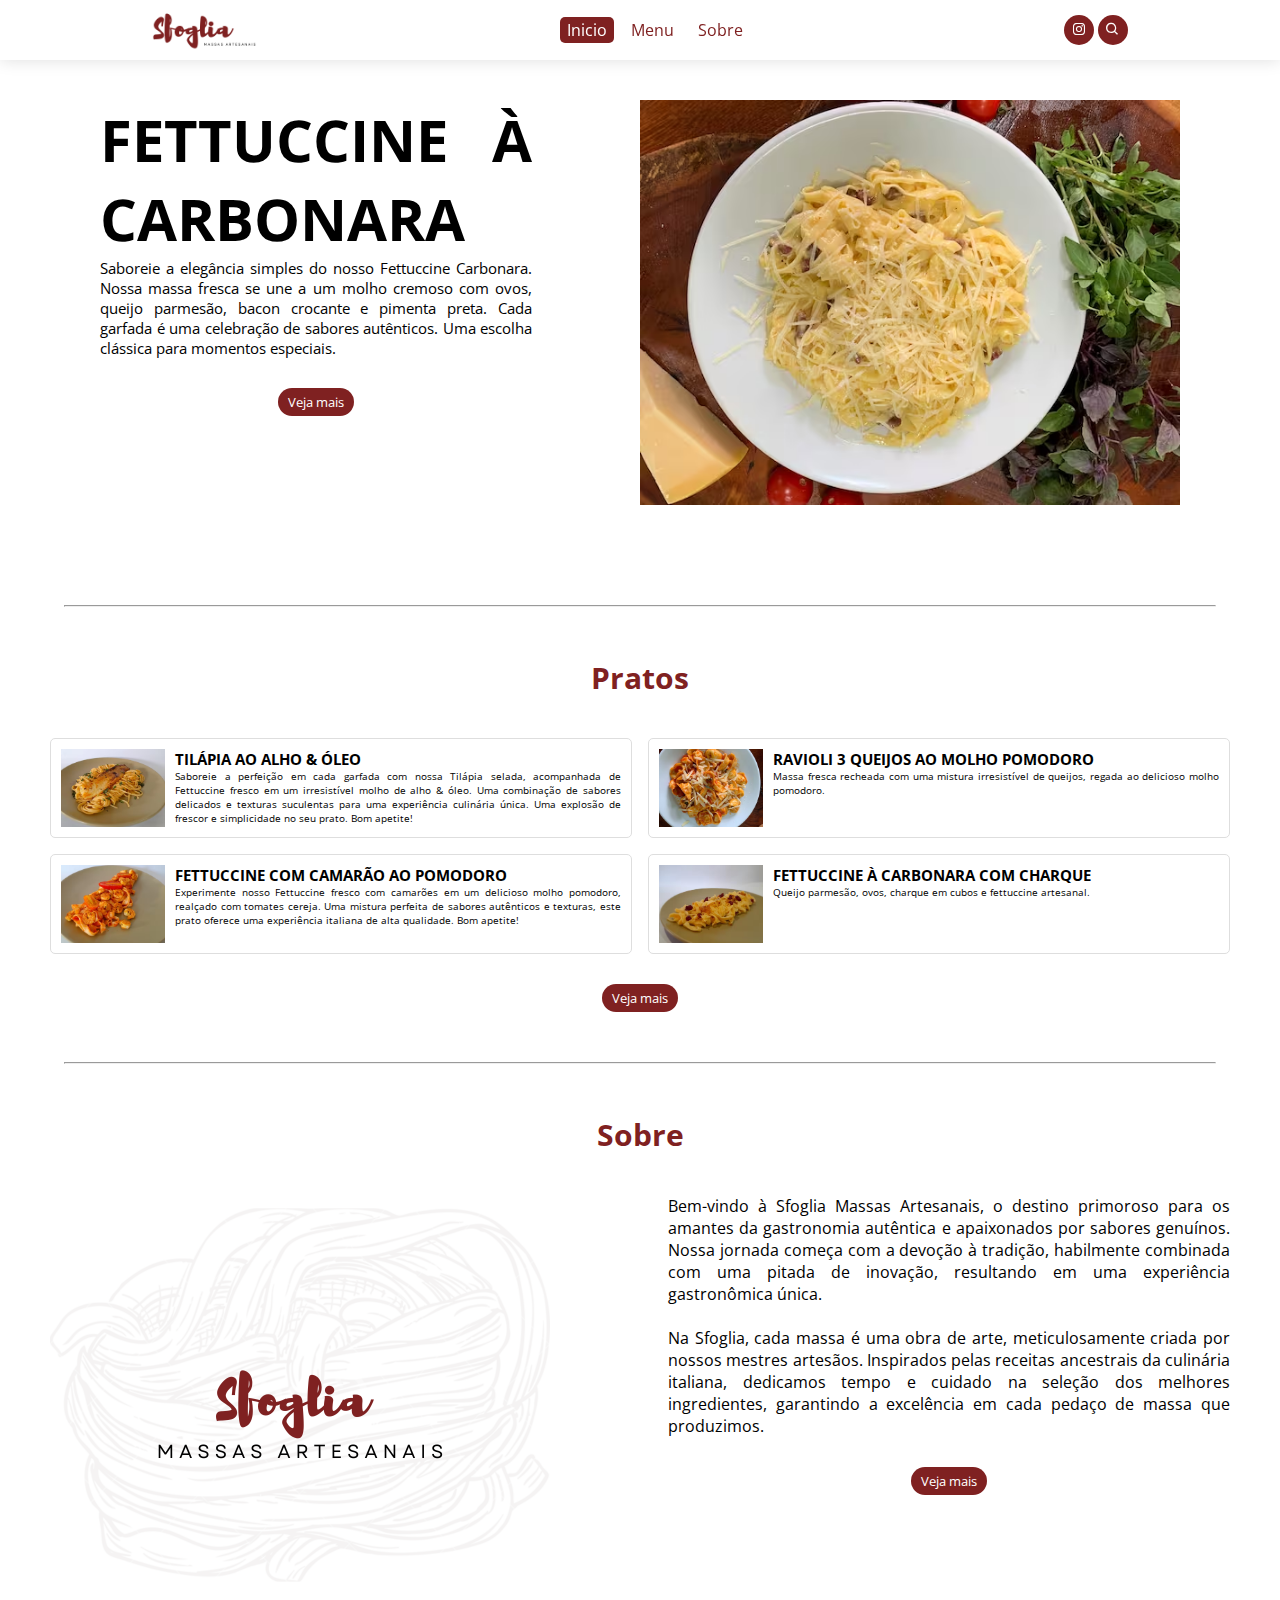
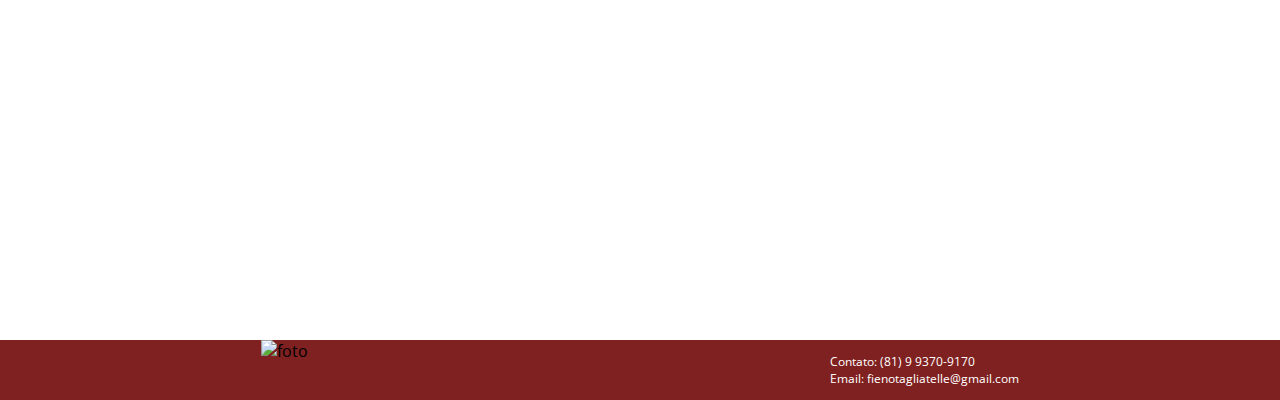
==== index.html @ c0414616 "Add files via upload" ====
<!DOCTYPE html>
<html lang="en">
<head>
    <meta charset="UTF-8">
    <meta name="viewport" content="width=device-width, initial-scale=1.0">
    <link rel="preconnect" href="https://fonts.googleapis.com">
    <link rel="preconnect" href="https://fonts.gstatic.com" crossorigin>
    <link href='https://unpkg.com/boxicons@2.1.4/css/boxicons.min.css' rel='stylesheet'>
    <link href="https://fonts.googleapis.com/css2?family=Roboto+Condensed:wght@100;200;300;400;500;600;700;800;900&display=swap" rel="stylesheet">
    <link href="https://fonts.googleapis.com/css2?family=Open+Sans:wght@300;400;500;600;700;800&display=swap" rel="stylesheet">
    <link href="https://fonts.googleapis.com/css2?family=Roboto+Mono:wght@100;200;300;400;500;600;700&display=swap" rel="stylesheet">
    <link rel="icon" href="imagens/logo.png">
    <link rel="stylesheet" href="style.css">
    <title>Sfoglia Massas Artesanais</title>
</head>
<body>
    <header>
        <i class='bx bx-menu'></i>
        <img src="imagens/logo-navbar.png" alt="logo">
        <div class="navbar">
            <i class='bx bx-x'></i>
            <img src="imagens/logo-navbar.png" alt="logo">
            <a href="./index.html" class="inicio"><p>Inicio</p></a>
            <a href="menu" class="menu"><p>Menu</p></a>
            <a href="sobre" class="sobre-name"><p>Sobre</p></a>
        </div>
        <div class="busca-insta">
            <a href="https://www.instagram.com/sfoglia_massas?igshid=YzVkODRmOTdmMw=="><i class='bx bxl-instagram' ></i></a>
            <a href="menu"><i class='bx bx-search'></i></a>
        </div>
    </header>
    <section class="apresent">
        <div class="desc">
            <h1>FETTUCCINE À CARBONARA</h1>
            <p>Saboreie a elegância simples do nosso Fettuccine Carbonara. Nossa massa fresca se une a um molho cremoso com ovos, queijo parmesão, bacon crocante e pimenta preta. Cada garfada é uma celebração de sabores autênticos. Uma escolha clássica para momentos especiais.</p>
            <button onclick="menuDirect()">Veja mais</button>
        </div>
        <img src="imagens/5.avif" alt="1">
    </section>
    <hr>
    <section class="pratos">
        <h1>Pratos</h1>
        <div class="pratos-grid">
            <div class="pratos-content">
                <img src="imagens/1.avif" alt="foto">
                <div class="prato-desc">
                    <h2>TILÁPIA AO ALHO & ÓLEO</h2>
                    <p>Saboreie a perfeição em cada garfada com nossa Tilápia selada, acompanhada de Fettuccine fresco em um irresistível molho de alho & óleo. Uma combinação de sabores delicados e texturas suculentas para uma experiência culinária única. Uma explosão de frescor e simplicidade no seu prato. Bom apetite!</p>
                </div>
            </div>
            <div class="pratos-content">
                <img src="imagens/2.avif" alt="foto">
                <div class="prato-desc">
                    <h2>RAVIOLI 3 QUEIJOS AO MOLHO POMODORO</h2>
                    <p>Massa fresca recheada com uma mistura irresistível de queijos, regada ao delicioso molho pomodoro.</p>
                </div>
            </div>
            <div class="pratos-content">
                <img src="imagens/3.avif" alt="foto">
                <div class="prato-desc">
                    <h2>FETTUCCINE COM CAMARÃO AO POMODORO</h2>
                    <p>Experimente nosso Fettuccine fresco com camarões em um delicioso molho pomodoro, realçado com tomates cereja. Uma mistura perfeita de sabores autênticos e texturas, este prato oferece uma experiência italiana de alta qualidade. Bom apetite!</p>
                </div>
            </div>
            <div class="pratos-content">
                <img src="imagens/4.avif" alt="foto">
                <div class="prato-desc">
                    <h2>FETTUCCINE À CARBONARA COM CHARQUE</h2>
                    <p>Queijo parmesão, ovos, charque em cubos e fettuccine artesanal.</p>
                </div>
            </div>
        </div>
        <button onclick="menuDirect()">Veja mais</button>
    </section>
    <hr>
    <section class="sobre">
        <h1>Sobre</h1>
        <div class="sobre-content">
            <img src="imagens/logo.png" alt="foto">
            <div class="sobre-desc">
                <p>Bem-vindo à Sfoglia Massas Artesanais, o destino primoroso para os amantes da gastronomia autêntica e apaixonados por sabores genuínos. Nossa jornada começa com a devoção à tradição, habilmente combinada com uma pitada de inovação, resultando em uma experiência gastronômica única. <br><br> Na Sfoglia, cada massa é uma obra de arte, meticulosamente criada por nossos mestres artesãos. Inspirados pelas receitas ancestrais da culinária italiana, dedicamos tempo e cuidado na seleção dos melhores ingredientes, garantindo a excelência em cada pedaço de massa que produzimos.</p>
                <button onclick="sobre()">Veja mais</button>
            </div>
        </div>
    </section>
    <footer>
        <img src="https://i.postimg.cc/GtVrt312/Design-sem-nome-3-removebg-preview.png" alt="foto">
        <div class="contact">
          <p>Contato: (81) 9 9370-9170</p>
          <p>Email: fienotagliatelle@gmail.com</p>
        </div>
      </footer>
    <script src="script.js"></script>
</body>
</html>
---- style.css ----
*{
    margin: 0;
    padding: 0;
    box-sizing: border-box;
    list-style: none;
    text-decoration: none;
    font-family: 'Open Sans', sans-serif;
}

header{
    display: flex;
    justify-content: space-around;
    align-items: center;
    box-shadow: 0 0 1em #dedede;
    width: 100%; 
    height: 60px;
    position: fixed;
    background: #ffffff;
    z-index: 999;
}

header .bx-menu{
    display: none;
}

header img{
    height: 70%;
}

header .navbar{
    display: flex;
    width: 200px;
}

header .navbar.active{
    top: 0;
}

header .navbar img{
    display: none;
}

header .navbar .bx-x{
    display: none;
}

header .navbar a{
    color: #7F2121;
    padding: 2px 7px;
    border-radius: 5px;
    transition: .2s;
    margin-right: 10px;
}

header .navbar .inicio,
header .navbar a:hover{
    background-color: #7F2121;
    color: #ffffff;
}

header .busca-insta a{
    color: #ffffff;
    background: #7F2121;
    padding: 4px 7px;
    border-radius: 100px;
}

.apresent{
    position: relative;
    padding: 100px;
    display: flex;
}

.apresent .desc{
    width: 40%;
    margin-right: 10%;
}

.apresent .desc h1{
    font-size: 58px;
    text-align: justify;
}

.apresent .desc p{
    font-size: 15px;
    text-align: justify;
}

.apresent .desc button{
    padding: 5px 10px;
    border: none;
    background: #7F2121;
    border-radius: 20px;
    color: #ffffff;
    margin-left: 50%;
    margin-top: 30px;
    transform: translatex(-50%);
    cursor: pointer;
}

.apresent img{
    width: 50%;
}

.pratos{
    padding: 50px;
}

.pratos button{
    padding: 5px 10px;
    border: none;
    background: #7F2121;
    border-radius: 20px;
    color: #ffffff;
    margin-left: 50%;
    margin-top: 30px;
    transform: translatex(-50%);
    cursor: pointer;
}

.pratos h1{
    text-align: center;
    color: #7F2121;
    font-size: 30px;
    margin-bottom: 40px;
}

.pratos .pratos-grid{
    width: 100%;
    display: grid;
    grid-template-columns: repeat(auto-fit,minmax(420px, auto));
    gap: 1rem;
}

.pratos .pratos-grid .pratos-content{
    display: flex;
    height: 100px;
    padding: 10px;
    border: 1px solid #dedede;
    border-radius: 5px;
}

.pratos .pratos-grid .pratos-content img{
    height: 100%;
    margin-right: 10px;
}

.pratos .pratos-grid .pratos-content h2{
    font-size: 15px;
}

.pratos .pratos-grid .pratos-content p{
    font-size: 10px;
    text-align: justify;
}

.sobre{
    margin-top: 0px;
    padding: 50px;
}

.sobre h1{
    text-align: center;
    color: #7F2121;
    font-size: 30px;
    margin-bottom: 40px;    
}

.sobre .sobre-content{
    display: flex;
}

.sobre .sobre-content img{
    width: 45%;
    margin-right: 10%;
}

.sobre .sobre-content button{
    padding: 5px 10px;
    border: none;
    background: #7F2121;
    border-radius: 20px;
    color: #ffffff;
    margin-left: 50%;
    margin-top: 30px;
    transform: translatex(-50%);
    cursor: pointer;
}

.sobre-desc p{
    text-align: justify;
}

hr{
    width: 90%;
    margin-left: 5%;
}

footer{
    width: 100%;
    height: 60px;
    background: #7F2121;
    display: flex;
    align-items: center;
    justify-content: space-around;
    position: absolute;
    bottom: -1100px;
  }
  
footer img{
    height: 100%;
}
  
footer p{
   color: #ffffff;
   font-size: 12px;
}

@media (max-width: 950px) {
    header .bx-menu{
        font-size: 25px;
        color: #7F2121;
        display: block;
    }
    
    header .navbar{
        display: flex;
        flex-direction: column;
        padding: 30px;
        width: 100%;
        height: 40vh;
        position: fixed;
        top: -100%;
        background: #ffffff;
        box-shadow: 0 0 1em #ada8a8;
        border-radius: 0 0 10px 10px;
        transition: .5s;
    }

    header .navbar img{
        width: 150px;
        margin-left: 50%;
        margin-bottom: 20px;
        transform: translatex(-50%);
        display: block;
    }

    header .navbar .bx-x{
        position: absolute;
        top: 20px;
        right: 20px;
        font-size: 30px;
        color: #7F2121;
        display: block;
    }

    header .navbar a{
        margin-right: 0;
        margin-bottom: 10px;
        padding: 10px;
        font-size: 20px;
    }

    .apresent{
        flex-direction: column-reverse;
        padding: 70px 20px 20px 20px;
        top: 0px;
    }    

    .apresent .desc{
        width: 100%;
        margin-right: 0;
    }
    
    .apresent .desc h1{
        font-size: 38px;
        text-align: center;
    }
    
    .apresent .desc p{
        font-size: 12px;
        text-align: center;
    }
    
    .apresent .desc button{
        margin-top: 10px;
    }
    
    .apresent img{
        width: 100%;
    }

    .pratos .pratos-grid{
        width: 100%;
        display: grid;
        grid-template-columns: repeat(auto-fit,minmax(300px, auto));
        gap: 1rem;
    }

    .pratos{
        padding: 25px;
    }

    .pratos .pratos-grid .pratos-content .prato-desc{
        overflow-y: scroll;
    }

    .sobre h1{
        display: none;
    }

    .sobre .sobre-content{
        display: flex;
        flex-direction: column;
    }

    .sobre .sobre-content img{
        width: 90%;
        margin-right: 10%;
    }

    footer{
        position: absolute;
        bottom: -1350px;
    }

    footer img{
        height: 70%;
    }
      
    footer p{
       color: #ffffff;
       font-size: 8px;
    }
}
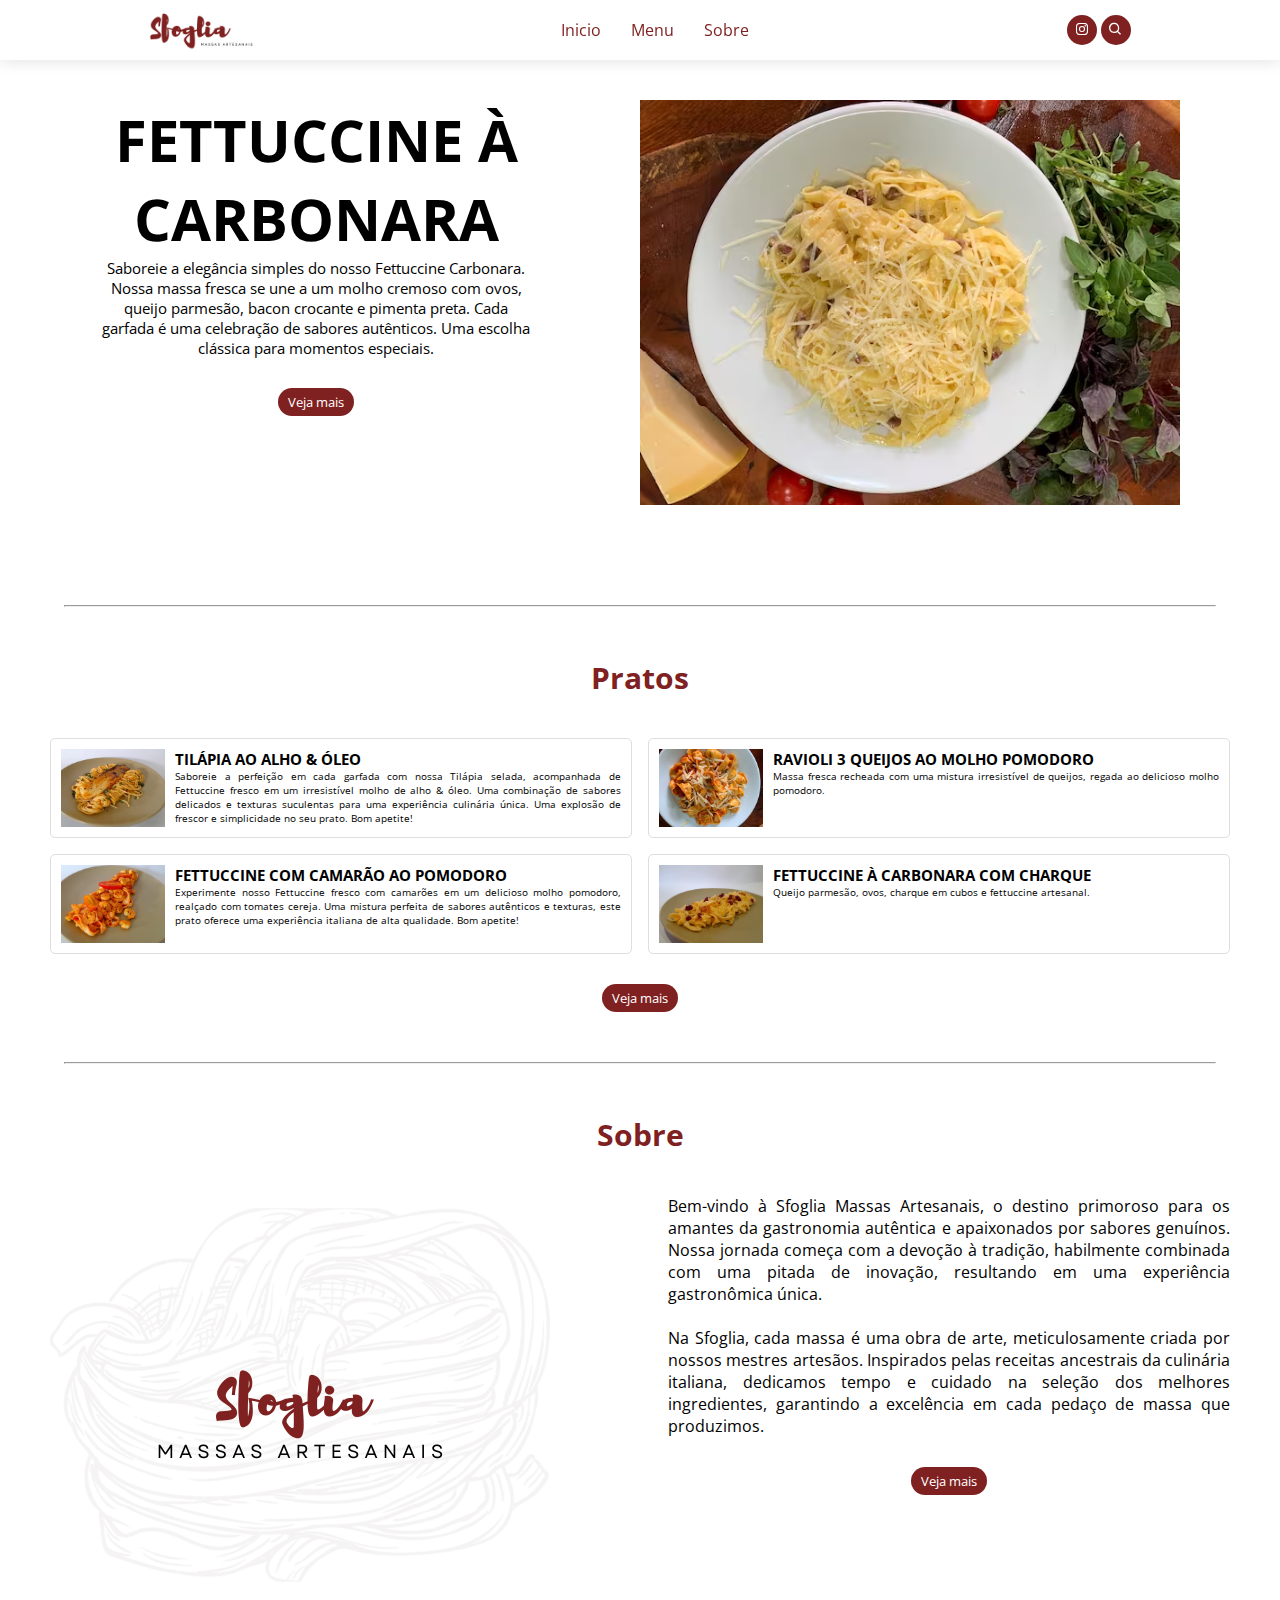
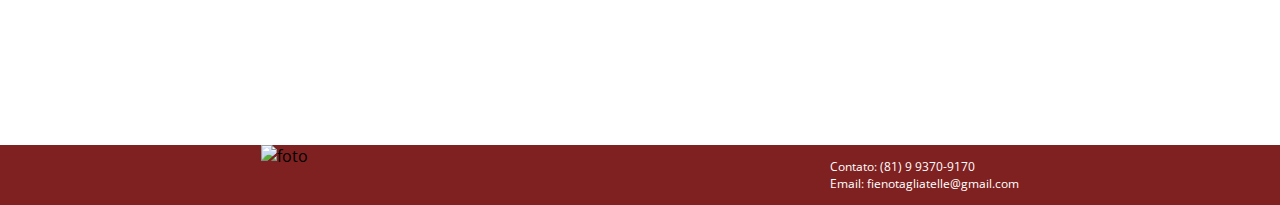
==== commit 0d30cf52: "Add files via upload" ====
--- a/index.html
+++ b/index.html
@@ -15,15 +15,14 @@
 </head>
 <body>
     <header>
-        <i class='bx bx-menu'></i>
         <img src="imagens/logo-navbar.png" alt="logo">
-        <div class="navbar">
-            <i class='bx bx-x'></i>
-            <img src="imagens/logo-navbar.png" alt="logo">
-            <a href="./index.html" class="inicio"><p>Inicio</p></a>
-            <a href="menu" class="menu"><p>Menu</p></a>
-            <a href="sobre" class="sobre-name"><p>Sobre</p></a>
-        </div>
+        <nav>
+            <ul>
+                <li><a href="./index.html" class="inicio"><p>Inicio</p></a></li>
+                <li><a href="menu" class="menu"><p>Menu</p></a></li>
+                <li><a href="sobre" class="sobre-name"><p>Sobre</p></a></li>
+            </ul>
+        </nav>
         <div class="busca-insta">
             <a href="https://www.instagram.com/sfoglia_massas?igshid=YzVkODRmOTdmMw=="><i class='bx bxl-instagram' ></i></a>
             <a href="menu"><i class='bx bx-search'></i></a>
@@ -83,6 +82,13 @@
             </div>
         </div>
     </section>
+    <div class="mobile">
+        <ul>
+            <li><a href="./index.html"><i class='bx bx-home'></i><p>Inicio</p></a></li>
+            <li><a href="./menu/"><i class='bx bx-food-menu'></i><p>Menu</p></a></li>
+            <li><a href="./sobre/"><i class='bx bx-store-alt'></i><p>Sobre</p></a></li>
+        </ul>
+    </div>
     <footer>
         <img src="https://i.postimg.cc/GtVrt312/Design-sem-nome-3-removebg-preview.png" alt="foto">
         <div class="contact">
--- a/style.css
+++ b/style.css
@@ -7,60 +7,73 @@
     font-family: 'Open Sans', sans-serif;
 }
 
+:root{
+    --color-cizinha: #dedede;
+    --color-pricipal: #7F2121;
+    --color-black: #000000;
+    --color-white: #ffffff;
+}
+
 header{
     display: flex;
     justify-content: space-around;
     align-items: center;
-    box-shadow: 0 0 1em #dedede;
+    box-shadow: 0 0 1em var(--color-cizinha);
     width: 100%; 
     height: 60px;
     position: fixed;
-    background: #ffffff;
+    background: var(--color-white);
     z-index: 999;
-}
-
-header .bx-menu{
-    display: none;
 }
 
 header img{
     height: 70%;
 }
 
-header .navbar{
-    display: flex;
-    width: 200px;
-}
-
-header .navbar.active{
-    top: 0;
-}
-
-header .navbar img{
-    display: none;
-}
-
-header .navbar .bx-x{
-    display: none;
-}
-
-header .navbar a{
-    color: #7F2121;
-    padding: 2px 7px;
-    border-radius: 5px;
-    transition: .2s;
+header nav{
+    display: flex;
+}
+
+header nav ul{
+    display: flex;
+}
+
+header nav ul li{
+    padding: 2px 10px;
     margin-right: 10px;
-}
-
-header .navbar .inicio,
-header .navbar a:hover{
-    background-color: #7F2121;
-    color: #ffffff;
+    border-radius: 3px;
+    transition: .3s;
+}
+
+header nav ul li a{
+    color: var(--color-pricipal);
+}
+
+@keyframes click{
+    0%{
+        transform: scale(0.8);
+    }
+
+    100%{
+        transform: scale(1.1);
+    }
+}
+
+header nav ul li:hover{
+    background: var(--color-pricipal);
+}
+
+header nav ul li:active{
+    animation: click .7s;
+}
+
+header nav ul li:hover a{
+    color: var(--color-white);
 }
 
 header .busca-insta a{
-    color: #ffffff;
-    background: #7F2121;
+    color: var(--color-white);
+    background: var(--color-pricipal);
     padding: 4px 7px;
     border-radius: 100px;
 }
@@ -78,20 +91,20 @@
 
 .apresent .desc h1{
     font-size: 58px;
-    text-align: justify;
+    text-align: center;
 }
 
 .apresent .desc p{
     font-size: 15px;
-    text-align: justify;
+    text-align: center;
 }
 
 .apresent .desc button{
     padding: 5px 10px;
     border: none;
-    background: #7F2121;
+    background: var(--color-pricipal);
     border-radius: 20px;
-    color: #ffffff;
+    color: var(--color-white);
     margin-left: 50%;
     margin-top: 30px;
     transform: translatex(-50%);
@@ -109,9 +122,9 @@
 .pratos button{
     padding: 5px 10px;
     border: none;
-    background: #7F2121;
+    background: var(--color-pricipal);
     border-radius: 20px;
-    color: #ffffff;
+    color: var(--color-white);
     margin-left: 50%;
     margin-top: 30px;
     transform: translatex(-50%);
@@ -120,7 +133,7 @@
 
 .pratos h1{
     text-align: center;
-    color: #7F2121;
+    color: var(--color-pricipal);
     font-size: 30px;
     margin-bottom: 40px;
 }
@@ -136,7 +149,7 @@
     display: flex;
     height: 100px;
     padding: 10px;
-    border: 1px solid #dedede;
+    border: 1px solid var(--color-cizinha);
     border-radius: 5px;
 }
 
@@ -161,7 +174,7 @@
 
 .sobre h1{
     text-align: center;
-    color: #7F2121;
+    color: var(--color-pricipal);
     font-size: 30px;
     margin-bottom: 40px;    
 }
@@ -178,9 +191,9 @@
 .sobre .sobre-content button{
     padding: 5px 10px;
     border: none;
-    background: #7F2121;
+    background: var(--color-pricipal);
     border-radius: 20px;
-    color: #ffffff;
+    color: var(--color-white);
     margin-left: 50%;
     margin-top: 30px;
     transform: translatex(-50%);
@@ -196,15 +209,18 @@
     margin-left: 5%;
 }
 
+.mobile{
+    display: none;
+}
+
 footer{
     width: 100%;
     height: 60px;
-    background: #7F2121;
+    background: var(--color-pricipal);
     display: flex;
     align-items: center;
     justify-content: space-around;
-    position: absolute;
-    bottom: -1100px;
+    margin-top: 100px;
   }
   
 footer img{
@@ -212,53 +228,13 @@
 }
   
 footer p{
-   color: #ffffff;
+   color: var(--color-white);
    font-size: 12px;
 }
 
-@media (max-width: 950px) {
-    header .bx-menu{
-        font-size: 25px;
-        color: #7F2121;
-        display: block;
-    }
-    
-    header .navbar{
-        display: flex;
-        flex-direction: column;
-        padding: 30px;
-        width: 100%;
-        height: 40vh;
-        position: fixed;
-        top: -100%;
-        background: #ffffff;
-        box-shadow: 0 0 1em #ada8a8;
-        border-radius: 0 0 10px 10px;
-        transition: .5s;
-    }
-
-    header .navbar img{
-        width: 150px;
-        margin-left: 50%;
-        margin-bottom: 20px;
-        transform: translatex(-50%);
-        display: block;
-    }
-
-    header .navbar .bx-x{
-        position: absolute;
-        top: 20px;
-        right: 20px;
-        font-size: 30px;
-        color: #7F2121;
-        display: block;
-    }
-
-    header .navbar a{
-        margin-right: 0;
-        margin-bottom: 10px;
-        padding: 10px;
-        font-size: 20px;
+@media (max-width: 950px) {    
+    header nav{
+        display: none;
     }
 
     .apresent{
@@ -319,9 +295,41 @@
         margin-right: 10%;
     }
 
+    .mobile{
+        display: block;
+        position: fixed;
+        bottom: 0;
+        width: 100%;
+        height: 50px;
+        background: var(--color-white);
+        box-shadow: 0 0 1rem var(--color-cizinha);
+        z-index: 200;
+    }
+
+    .mobile ul{
+        display: flex;
+        height: 100%;
+        justify-content: space-around;
+        align-items: center;
+    }
+
+    .mobile ul li{
+        text-align: center;
+    }
+
+    .mobile ul li a i{
+        font-size: 25px;
+        color: var(--color-pricipal);
+    }
+
+    .mobile ul li a p{
+        color: var(--color-black);
+        font-size: 10px;
+        margin-top: -3px;
+    }
+
     footer{
-        position: absolute;
-        bottom: -1350px;
+        margin-bottom: 50px;
     }
 
     footer img{
@@ -329,7 +337,7 @@
     }
       
     footer p{
-       color: #ffffff;
+       color: var(--color-white);
        font-size: 8px;
     }
 }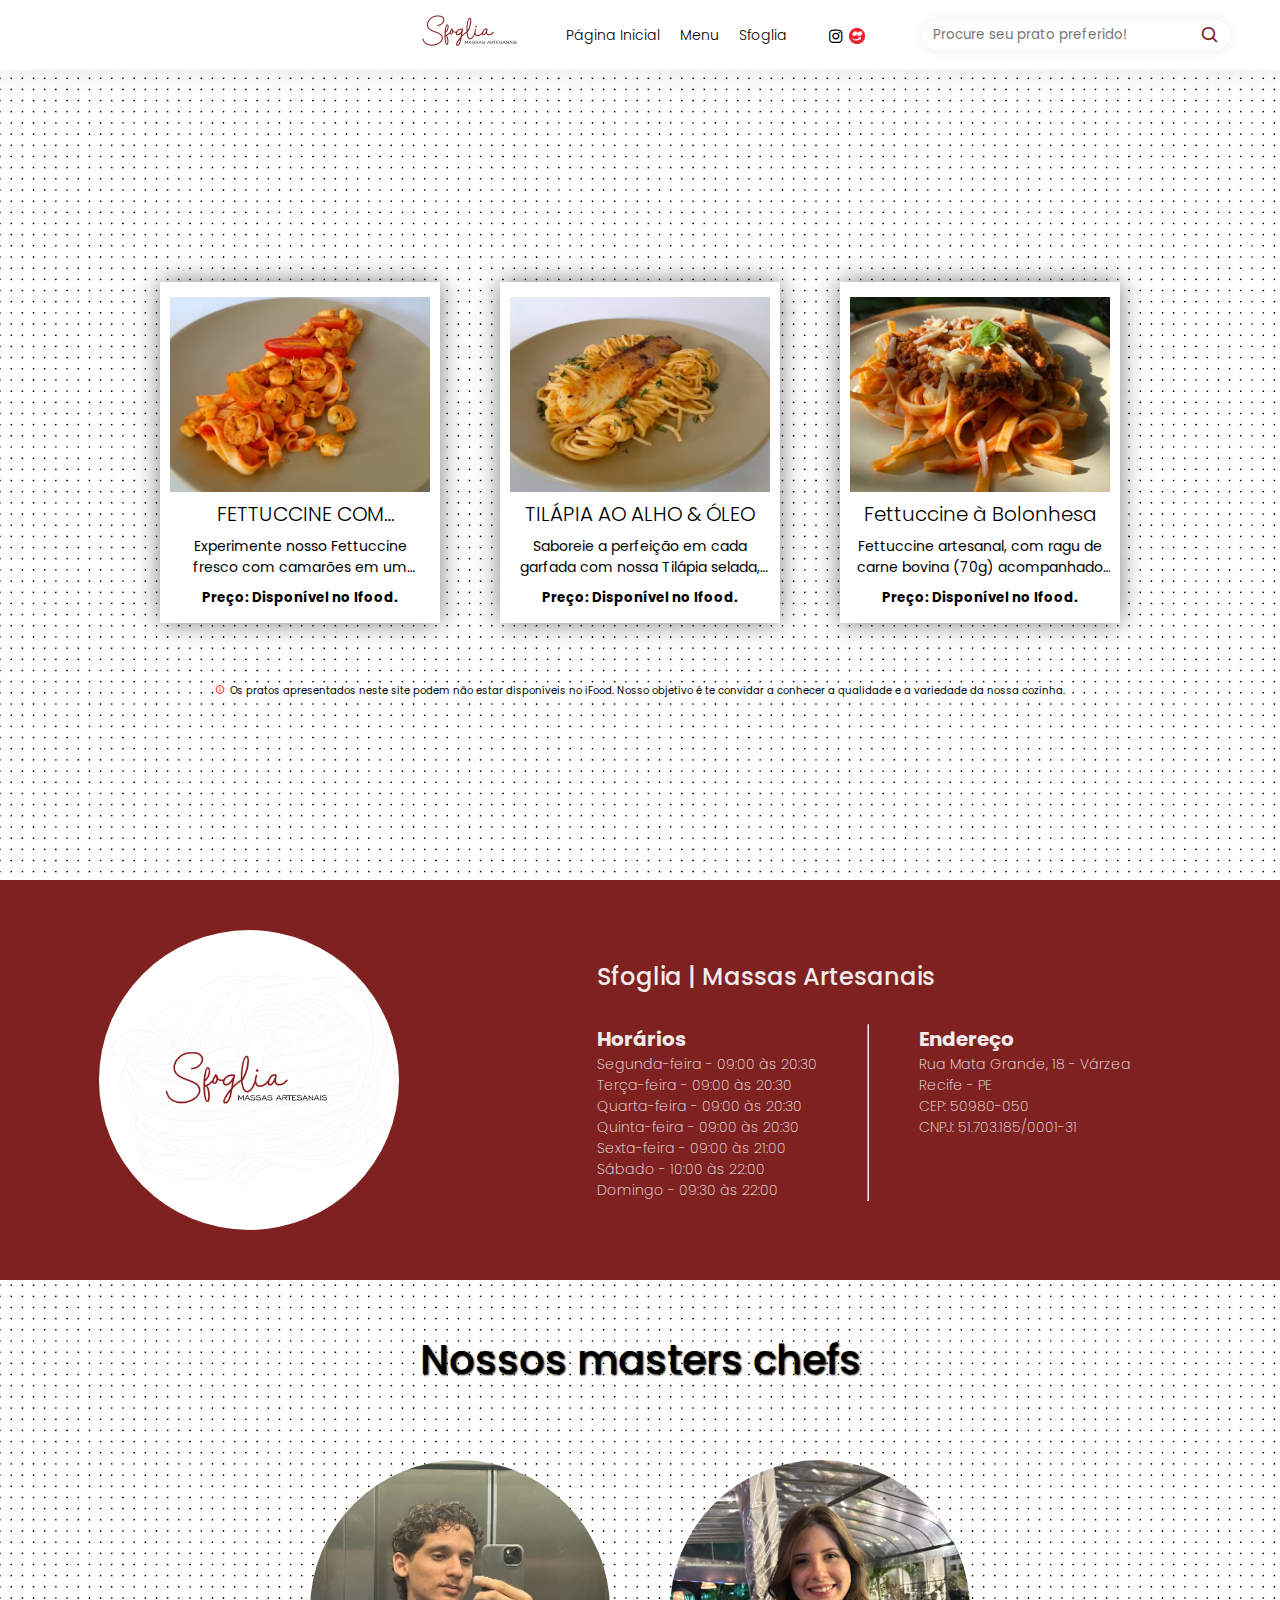
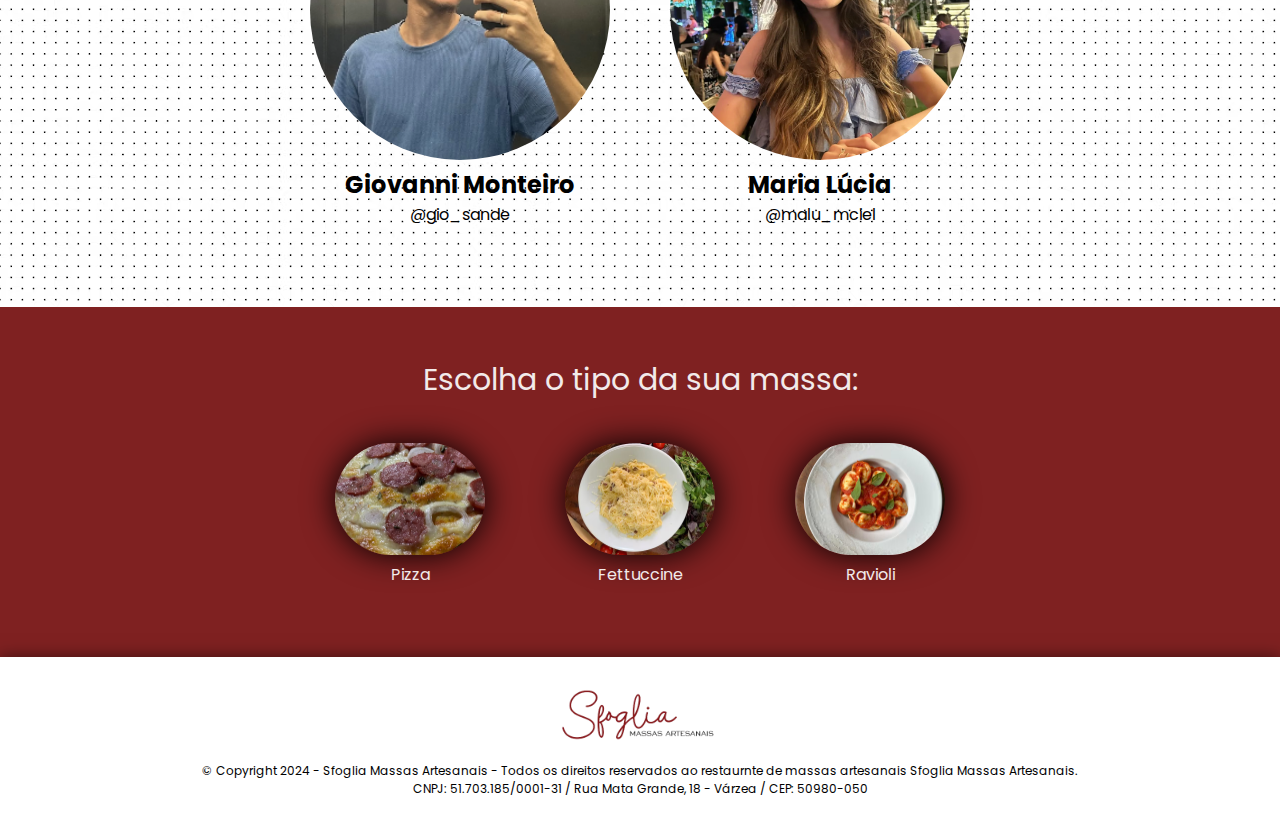
==== commit b467aeee: "Add files via upload" ====
--- a/index.html
+++ b/index.html
@@ -1,101 +1,139 @@
 <!DOCTYPE html>
-<html lang="en">
+<html lang="pt-br">
 <head>
     <meta charset="UTF-8">
     <meta name="viewport" content="width=device-width, initial-scale=1.0">
+    <link href='https://unpkg.com/boxicons@2.1.4/css/boxicons.min.css' rel='stylesheet'>
     <link rel="preconnect" href="https://fonts.googleapis.com">
     <link rel="preconnect" href="https://fonts.gstatic.com" crossorigin>
-    <link href='https://unpkg.com/boxicons@2.1.4/css/boxicons.min.css' rel='stylesheet'>
-    <link href="https://fonts.googleapis.com/css2?family=Roboto+Condensed:wght@100;200;300;400;500;600;700;800;900&display=swap" rel="stylesheet">
-    <link href="https://fonts.googleapis.com/css2?family=Open+Sans:wght@300;400;500;600;700;800&display=swap" rel="stylesheet">
-    <link href="https://fonts.googleapis.com/css2?family=Roboto+Mono:wght@100;200;300;400;500;600;700&display=swap" rel="stylesheet">
-    <link rel="icon" href="imagens/logo.png">
-    <link rel="stylesheet" href="style.css">
+    <link href="https://fonts.googleapis.com/css2?family=Poppins:ital,wght@0,100;0,200;0,300;0,400;0,500;0,600;0,700;0,800;0,900;1,100;1,200;1,300;1,400;1,500;1,600;1,700;1,800;1,900&display=swap" rel="stylesheet">
+    <link rel="shortcut icon" href="./assets/logo/logo-sobre.png" type="image/x-icon">
+    <link rel="stylesheet" href="./css/navbar.css">
+    <link rel="stylesheet" href="./css/landing-page.css">
+    <link rel="stylesheet" href="./css/info-sfoglia.css">
+    <link rel="stylesheet" href="./css/footer.css">
+    <link rel="stylesheet" href="./css/chefs.css">
+    <link rel="stylesheet" href="./css/categorias.css">
+    <link rel="stylesheet" href="./css/mobile.css">
     <title>Sfoglia Massas Artesanais</title>
 </head>
 <body>
-    <header>
-        <img src="imagens/logo-navbar.png" alt="logo">
-        <nav>
-            <ul>
-                <li><a href="./index.html" class="inicio"><p>Inicio</p></a></li>
-                <li><a href="menu" class="menu"><p>Menu</p></a></li>
-                <li><a href="sobre" class="sobre-name"><p>Sobre</p></a></li>
+    <div class="navbar-content">
+        <nav class="navbar">
+            <a href="./">
+                <img class="logo" src="./assets/logo/sfoglia_logo-sem-fundo.png" alt="sfogliaLogo">
+            </a>
+            <ul class="navegation">
+                <li class="pags"><a href="./">Página Inicial</a></li>
+                <li class="pags"><a href="./menu/">Menu</a></li>
+                <li class="pags"><a href="#">Sfoglia</a></li>
             </ul>
+            <div class="rds">
+                <a href="https://www.instagram.com/sfogliamassas/"><i class='bx bxl-instagram'></i></a>
+                <a href="https://www.ifood.com.br/delivery/recife-pe/sfoglia-massas-artesanais-varzea/2f66d94e-8da0-410e-90ff-32312fcf2db0?UTM_Medium=share&fbclid=PAZXh0bgNhZW0CMTEAAaZgE7IVbeBNXvGwnNsrC0yG151wYA62ThnoxDtZPUZTlvmYBd00OAMCwHM_aem_iW0kZhR3Zc818lgtz23A_w"><img src="./assets/logo/avatar-ifood.png" alt="ifoodLogo"></a>
+            </div>
         </nav>
-        <div class="busca-insta">
-            <a href="https://www.instagram.com/sfoglia_massas?igshid=YzVkODRmOTdmMw=="><i class='bx bxl-instagram' ></i></a>
-            <a href="menu"><i class='bx bx-search'></i></a>
-        </div>
-    </header>
-    <section class="apresent">
-        <div class="desc">
-            <h1>FETTUCCINE À CARBONARA</h1>
-            <p>Saboreie a elegância simples do nosso Fettuccine Carbonara. Nossa massa fresca se une a um molho cremoso com ovos, queijo parmesão, bacon crocante e pimenta preta. Cada garfada é uma celebração de sabores autênticos. Uma escolha clássica para momentos especiais.</p>
-            <button onclick="menuDirect()">Veja mais</button>
-        </div>
-        <img src="imagens/5.avif" alt="1">
-    </section>
-    <hr>
-    <section class="pratos">
-        <h1>Pratos</h1>
-        <div class="pratos-grid">
-            <div class="pratos-content">
-                <img src="imagens/1.avif" alt="foto">
-                <div class="prato-desc">
-                    <h2>TILÁPIA AO ALHO & ÓLEO</h2>
-                    <p>Saboreie a perfeição em cada garfada com nossa Tilápia selada, acompanhada de Fettuccine fresco em um irresistível molho de alho & óleo. Uma combinação de sabores delicados e texturas suculentas para uma experiência culinária única. Uma explosão de frescor e simplicidade no seu prato. Bom apetite!</p>
-                </div>
+        <form class="search-content" action="./pesquisa/index.html" method="get">
+            <input type="text" autocomplete="off" id="searchInput" name="search" required placeholder="Procure seu prato preferido!">
+            <button type="submit"><i class='bx bx-search'></i></button>
+        </form>
+    </div>
+    <section class="landing-page">
+        <div class="card-content">
+            <div class="card one" id="carta1">
+                <img src="" alt="dishes" id="imagem1">
+                <h2 id="titulo1">Carregando...</h2>
+                <p id="descricao1">Carregando...</p>
+                <h5 id="preco1">R$ 0,00</h5>
             </div>
-            <div class="pratos-content">
-                <img src="imagens/2.avif" alt="foto">
-                <div class="prato-desc">
-                    <h2>RAVIOLI 3 QUEIJOS AO MOLHO POMODORO</h2>
-                    <p>Massa fresca recheada com uma mistura irresistível de queijos, regada ao delicioso molho pomodoro.</p>
-                </div>
+            <div class="card two" id="carta2">
+                <img src="" alt="dishes" id="imagem2">
+                <h2 id="titulo2">Carregando...</h2>
+                <p id="descricao2">Carregando...</p>
+                <h5 id="preco2">R$ 0,00</h5>
             </div>
-            <div class="pratos-content">
-                <img src="imagens/3.avif" alt="foto">
-                <div class="prato-desc">
-                    <h2>FETTUCCINE COM CAMARÃO AO POMODORO</h2>
-                    <p>Experimente nosso Fettuccine fresco com camarões em um delicioso molho pomodoro, realçado com tomates cereja. Uma mistura perfeita de sabores autênticos e texturas, este prato oferece uma experiência italiana de alta qualidade. Bom apetite!</p>
-                </div>
-            </div>
-            <div class="pratos-content">
-                <img src="imagens/4.avif" alt="foto">
-                <div class="prato-desc">
-                    <h2>FETTUCCINE À CARBONARA COM CHARQUE</h2>
-                    <p>Queijo parmesão, ovos, charque em cubos e fettuccine artesanal.</p>
-                </div>
+            <div class="card tree" id="carta3">
+                <img src="" alt="dishes" id="imagem3">
+                <h2 id="titulo3">Carregando...</h2>
+                <p id="descricao3">Carregando...</p>
+                <h5 id="preco3">R$ 0,00</h5>
             </div>
         </div>
-        <button onclick="menuDirect()">Veja mais</button>
+        <p class="info-landing"><i class='bx bx-info-circle'></i>Os pratos apresentados neste site podem não estar disponíveis no iFood. Nosso objetivo é te convidar a conhecer a qualidade e a variedade da nossa cozinha.</p>
     </section>
-    <hr>
-    <section class="sobre">
-        <h1>Sobre</h1>
-        <div class="sobre-content">
-            <img src="imagens/logo.png" alt="foto">
-            <div class="sobre-desc">
-                <p>Bem-vindo à Sfoglia Massas Artesanais, o destino primoroso para os amantes da gastronomia autêntica e apaixonados por sabores genuínos. Nossa jornada começa com a devoção à tradição, habilmente combinada com uma pitada de inovação, resultando em uma experiência gastronômica única. <br><br> Na Sfoglia, cada massa é uma obra de arte, meticulosamente criada por nossos mestres artesãos. Inspirados pelas receitas ancestrais da culinária italiana, dedicamos tempo e cuidado na seleção dos melhores ingredientes, garantindo a excelência em cada pedaço de massa que produzimos.</p>
-                <button onclick="sobre()">Veja mais</button>
+    <div class="info-sfoglia">
+        <img src="./assets/logo/logo-sobre.png" alt="sfoglia">
+        <div class="text-info-sfoglia">
+            <h2>Sfoglia | Massas Artesanais</h2>
+            <ul class="info-text-sfoglia">
+                <ul>
+                    <li>
+                        <h3>Horários</h3>
+                        <p>Segunda-feira - 09:00 às 20:30</p>
+                        <p>Terça-feira - 09:00 às 20:30</p>
+                        <p>Quarta-feira - 09:00 às 20:30</p>
+                        <p>Quinta-feira - 09:00 às 20:30</p>
+                        <p>Sexta-feira - 09:00 às 21:00</p>
+                        <p>Sábado - 10:00 às 22:00</p>
+                        <p>Domingo - 09:30 às 22:00</p>
+                    </li>
+                </ul>
+                <hr>
+                <ul class="endereco">
+                    <h3>Endereço</h3>
+                    <li>Rua Mata Grande, 18 - Várzea</li>
+                    <li>Recife - PE</li>
+                    <li>CEP: 50980-050</li>
+                    <li>CNPJ: 51.703.185/0001-31</li>
+                </ul>
+            </ul>
+        </div>
+    </div>
+    <section class="master-chefs-content">
+        <h1>Nossos masters chefs</h1>
+        <div class="cards-chefs">
+            <div class="master-chef">
+                <img src="./assets/chefs/ginho.png" alt="Giovanni Monteiro">
+                <h2>Giovanni Monteiro</h2>
+                <p>@gio_sande</p>
+            </div>
+            <div class="master-chef">
+                <img src="./assets/chefs/malu.png" alt="Maria Lucia">
+                <h2>Maria Lúcia</h2>
+                <p>@malu_mciel</p>
             </div>
         </div>
     </section>
-    <div class="mobile">
-        <ul>
-            <li><a href="./index.html"><i class='bx bx-home'></i><p>Inicio</p></a></li>
-            <li><a href="./menu/"><i class='bx bx-food-menu'></i><p>Menu</p></a></li>
-            <li><a href="./sobre/"><i class='bx bx-store-alt'></i><p>Sobre</p></a></li>
-        </ul>
+    <div class="categorias-content">
+        <h1>Escolha o tipo da sua massa: </h1>
+        <div class="grade-categorias">
+            <div class="categorias">
+                <a href="#">
+                    <img src="./assets/dishes/13.avif" alt="prato">
+                    <p>Pizza</p>
+                </a>
+            </div>
+            <div class="categorias">
+                <a href="#">
+                    <img src="./assets/dishes/5.avif" alt="prato">
+                    <p>Fettuccine</p>
+                </a>
+            </div>
+            <div class="categorias">
+                <a href="#">
+                    <img src="./assets/dishes/2.avif" alt="prato">
+                    <p>Ravioli</p>  
+                </a>
+            </div>
+        </div>
     </div>
     <footer>
-        <img src="https://i.postimg.cc/GtVrt312/Design-sem-nome-3-removebg-preview.png" alt="foto">
-        <div class="contact">
-          <p>Contato: (81) 9 9370-9170</p>
-          <p>Email: fienotagliatelle@gmail.com</p>
-        </div>
-      </footer>
-    <script src="script.js"></script>
+        <a href="#">
+            <img class="logo" src="./assets/logo/sfoglia_logo-sem-fundo.png" alt="sfogliaLogo">
+        </a>
+        <p>&copy; Copyright 2024 - Sfoglia Massas Artesanais - Todos os direitos reservados ao restaurnte de massas artesanais Sfoglia Massas Artesanais.</p>
+        <p>CNPJ: 51.703.185/0001-31 / Rua Mata Grande, 18 - Várzea / CEP: 50980-050</p>
+    </footer>
+    <script type="module" src="./js/random.js"></script>
 </body>
-</html>
+</html>--- a/css/navbar.css
+++ b/css/navbar.css
@@ -0,0 +1,114 @@
+*{
+    margin: 0;
+    padding: 0;
+    box-sizing: border-box;
+    font-family: "Poppins", serif;
+    outline: none;
+}
+
+body{
+    background: url(../assets/fundo-image/fundo-pontilhado2.avif);
+}
+
+.navbar-content{
+    width: 100%;
+    height: 70px;
+    box-shadow: 0 0 2rem #0000001d;
+    display: flex;
+    justify-content: center;
+    align-items: center;
+    background-color: #ffffff;
+}
+
+.navbar-content .navbar{
+    width: 70%; 
+    display: flex;
+    align-items: center;
+    justify-content: center;
+}
+
+.navbar-content .navbar .logo{
+    height: 50px;
+    margin-right: 30px;
+}
+
+.navbar-content .navbar .navegation{
+    display: flex;
+    list-style: none;
+}
+
+.navbar-content .navbar .navegation .pags{
+    margin: 10px;
+    transition: .3s;
+}
+
+.navbar-content .navbar .navegation .pags a{
+    color: #000000;
+    text-decoration: none;
+    font-size: 14px;
+    font-weight: 300;
+    transition: .5s;
+}
+
+.navbar-content .navbar .navegation .pags a:hover{
+    color: #7f2121;
+    text-decoration: underline;
+}
+
+.navbar-content .navbar .navegation .categoria{
+    position: relative;
+}
+
+.navbar-content .navbar .navegation .categoria i{
+    font-size: 18px;
+    position: relative;
+    top: 3px;
+}
+
+.navbar-content .navbar .navegation .categoria:hover i{
+    transform: rotate(180deg);
+    transition: .5s;
+}
+
+.navbar-content .navbar .rds{
+    margin-left: 30px;
+    position: relative;
+    top: 3px;
+}
+
+.navbar-content .navbar .rds img{
+    height: 16px;
+}
+
+.navbar-content .navbar .rds .bxl-instagram{
+    font-size: 18px;
+    color: #000000;
+}
+
+.navbar-content .search-content{
+    border-radius: 30px;
+    padding: 5px 10px;
+    display: flex;
+    align-items: center;
+    box-shadow: 0 0 1rem #eee;
+    position: absolute;
+    right: 50px;
+    top: 20px
+}
+
+.navbar-content .search-content input{
+    border: 0;
+    
+}
+
+.navbar-content .search-content button{
+    border: 0;
+    background: transparent;
+    display: flex;
+    align-items: center;
+    justify-content: center;
+    color: #7f2121;
+    font-size: 20px;
+    margin-left: 10px;
+    cursor: pointer;
+}
--- a/css/landing-page.css
+++ b/css/landing-page.css
@@ -0,0 +1,69 @@
+.landing-page{
+    width: 100%;
+    height: 90vh;
+    display: flex;
+    flex-direction: column;
+    align-items: center;
+    justify-content: center;
+}
+
+.landing-page .card-content{
+    display: flex;
+}
+
+.dishes-content-menu{
+    width: 80%;
+    margin-left: 10%;
+    margin-top: 50px;
+    margin-bottom: 100px;
+    display: grid;
+    grid-template-columns: repeat(auto-fit,minmax(280px, auto));
+    gap: 2rem;
+}
+
+.card{
+    width: 280px;
+    margin: 30px;
+    padding: 15px 10px;
+    box-shadow: 0 0 1.5rem #00000080;
+    background-color: #ffffff;
+    text-align: center;
+    cursor: pointer;
+}
+
+.card img{
+    width: 100%;
+}
+
+.card h2{
+    font-weight: 300;
+    font-size: 20px;
+    margin-bottom: 7px;
+    display: -webkit-box;
+    -webkit-line-clamp: 1;
+    -webkit-box-orient: vertical;
+    overflow: hidden;
+    text-align: center;
+}
+
+.card p{
+    font-size: 14px;
+    margin-bottom: 10px;
+    display: -webkit-box;
+    -webkit-line-clamp: 2;
+    -webkit-box-orient: vertical;
+    overflow: hidden;
+    text-align: center;
+}
+
+.landing-page .info-landing{
+    font-size: 10px;
+    text-align: center;
+    background: #FEFEFE;
+    margin-top: 30px;
+}
+
+.landing-page .info-landing i{
+    color: red;
+    margin-right: 5px;
+}--- a/css/info-sfoglia.css
+++ b/css/info-sfoglia.css
@@ -0,0 +1,42 @@
+.info-sfoglia{
+    background: #7f2121;
+    width: 100%;
+    height: 400px;
+    display: flex;
+    align-items: center;
+    justify-content: space-around;
+    color: #f2eaea;
+}
+
+.info-sfoglia img{
+    border-radius: 100%;
+    height: 300px;
+}
+
+.info-sfoglia h2{
+    margin-bottom: 30px;
+    font-weight: 500;
+}
+
+.info-sfoglia .info-text-sfoglia{
+    display: flex;
+}
+
+.info-sfoglia .info-text-sfoglia ul{
+    list-style: none;
+    margin-right: 50px;
+
+}
+
+.info-sfoglia .info-text-sfoglia p, li{
+    font-weight: 200;
+    font-size: 14px;
+}
+
+.info-sfoglia .info-text-sfoglia .endereco{
+    margin-left: 50px;
+}
+
+.info-sfoglia h3{
+    font-size: 20px;
+}--- a/css/footer.css
+++ b/css/footer.css
@@ -0,0 +1,17 @@
+footer{
+    background: #ffffff;
+    box-shadow: 0 0 1rem #00000080;
+    height: 160px;
+    width: 100%;
+    display: flex;
+    flex-direction: column;
+    align-items: center;
+    justify-content: center;
+    text-align: center;
+    font-size: 12px;
+    font-weight: 400;
+}
+
+footer .logo{
+    height: 80px;
+}--- a/css/chefs.css
+++ b/css/chefs.css
@@ -0,0 +1,30 @@
+.master-chefs-content{
+    width: 100%;
+    display: flex;
+    flex-direction: column;
+    align-items: center;
+}
+
+.master-chefs-content h1{
+    font-size: 40px;
+    font-weight: 500;
+    margin-top: 50px;
+    margin-bottom: 40px;
+    text-shadow: 1px 1px 2px #000;
+}
+
+.master-chefs-content .cards-chefs{
+    display: flex;
+    margin-bottom: 50px;
+}
+
+.master-chefs-content .cards-chefs .master-chef{
+    margin: 30px;
+    text-align: center;
+}
+
+.master-chefs-content .cards-chefs .master-chef img{
+    width: 300px;
+    height: 300px;
+    border-radius: 50%;
+}
--- a/css/categorias.css
+++ b/css/categorias.css
@@ -0,0 +1,37 @@
+.categorias-content{
+    width: 100%;
+    height: 350px;
+    display: flex;
+    flex-direction: column;
+    align-items: center;
+    justify-content: center;
+    background: #7f2121;
+    color: #f2eaea;
+}
+
+.categorias-content h1{
+    font-size: 30px;
+    font-weight: 400;
+    margin-top: 20px;
+}
+
+.categorias-content .grade-categorias{
+    display: flex;
+}
+
+.categorias-content .categorias{
+    width: 150px;
+    margin: 40px;
+    text-align: center;
+}
+
+.categorias-content .categorias img{
+    width: 100%;
+    border-radius: 70px;
+    box-shadow: 0 0 2rem #000000;
+}
+
+.categorias-content a{
+    text-decoration: none;
+    color: #f2eaea;
+}--- a/css/mobile.css
+++ b/css/mobile.css
@@ -0,0 +1,126 @@
+@media (max-width: 450px) {
+
+    .navbar-content .navbar{
+        width: 85%;
+        justify-content: space-between;
+    }
+
+    .navbar-content .navbar .navegation{
+        display: none;
+    }
+
+    .navbar-content .navbar .rds{
+        display: none;
+    }
+
+    .landing-page{
+        height: auto;
+        padding: 50px 0;
+    }
+
+    .landing-page .card-content{
+        flex-direction: column;
+    }
+
+    .landing-page .card-content .two, .tree{
+        display: none;
+    }
+
+    .landing-page .info-landing{
+        width: 80%;
+        font-size: 8px;
+    }
+
+    .info-sfoglia{
+        height: auto;
+        padding: 50px;
+        justify-content: center;
+        flex-direction: column;
+    }
+
+    .info-sfoglia img{
+        height: 250px;
+        margin-bottom: 30px;
+    }
+
+    .info-sfoglia h2{
+        font-size: 18px;
+    }
+
+    .info-sfoglia .info-text-sfoglia ul{
+        margin-right: 0px;
+    }
+
+    .info-sfoglia .info-text-sfoglia p, li{
+        font-size: 8px;
+    }
+
+    .info-sfoglia .info-text-sfoglia .endereco{
+        margin-left: 20px;
+    }
+
+    .info-sfoglia h3{
+        font-size: 14px;
+    }
+
+    .master-chefs-content h1{
+        font-size: 30px;
+        font-weight: 500;
+        margin-top: 50px;
+        margin-bottom: 40px;
+        text-shadow: 1px 1px 2px #000;
+    }
+
+    .master-chefs-content .cards-chefs{
+        flex-direction: column;
+    }
+
+    .categorias-content{
+        height: auto;
+        padding: 30px 0;
+        text-align: center;
+    }
+
+    .categorias-content h1{
+        font-size: 20px;
+        margin-bottom: 30px;
+    }
+
+    .categorias-content .grade-categorias{
+        flex-wrap: wrap;
+        justify-content: center;
+    }
+
+    .categorias-content .categorias{
+        width: 100px;
+        margin: 20px;
+    }
+
+    #detailsContent{
+        flex-direction: column;
+        padding: 30px;
+    }
+
+    #detailsContent img{
+        width: 100%;
+        margin-bottom: 20px;
+    }
+
+    #detailsContent .details-desc{
+        width: 100%;
+    }
+
+    #detailsContent .details-desc h1{
+        font-size: 20px;
+    }
+
+    footer{
+        height: auto;
+        padding: 40px;
+        font-size: 6px;
+    }
+    
+    footer .logo{
+        height: 40px;
+    }
+}